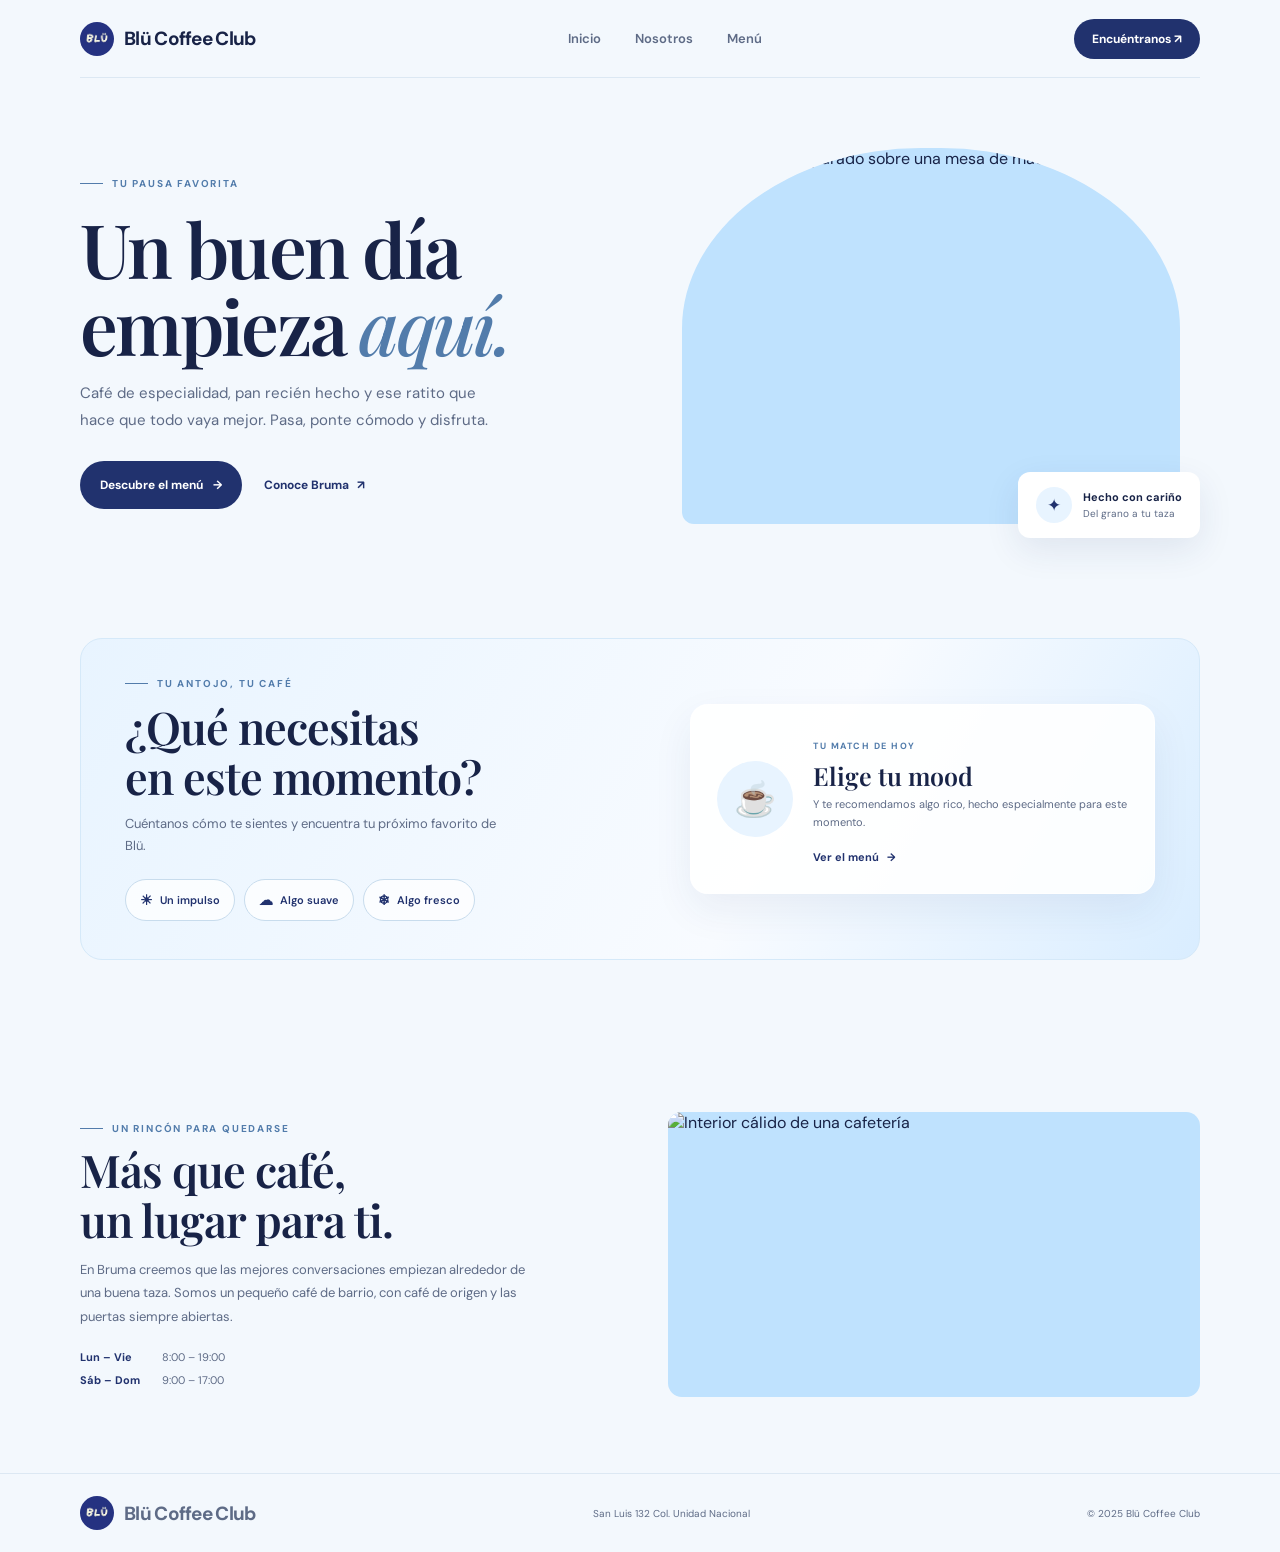
==== index.html @ f7aa40f5 "primer commit" ====
<!DOCTYPE html>
<html lang="es">
<head>
	<meta charset="UTF-8">
	<meta name="viewport" content="width=device-width, initial-scale=1.0">
	<meta name="theme-color" content="#f3f8fd">
	<meta name="description" content="Café Bruma: café de especialidad, pan recién hecho y buenos momentos en el corazón de la ciudad.">
	<title>Blü Coffee Club — Un buen día empieza aquí</title>
	<link rel="icon" type="image/jpeg" href="Blu.jpg">
	<link rel="preconnect" href="https://fonts.googleapis.com">
	<link rel="preconnect" href="https://fonts.gstatic.com" crossorigin>
	<link href="https://fonts.googleapis.com/css2?family=DM+Sans:wght@400;500;600;700&family=Playfair+Display:wght@500;600;700&display=swap" rel="stylesheet">
	<link rel="stylesheet" href="assets/css/styles.css">
</head>
<body>
	<header class="container topbar">
		<a class="brand" href="#inicio" aria-label="Bruma Café, inicio"><img class="brand-mark" src="Blu.jpg" alt="" aria-hidden="true"> Blü Coffee Club</a>
		<nav class="nav-links" aria-label="Navegación principal">
			<a href="#inicio">Inicio</a>
			<a href="#nosotros">Nosotros</a>
			<a href="pages/menu.html">Menú</a>
		</nav>
		<a class="nav-cta" href="#visitanos">Encuéntranos <span aria-hidden="true">↗</span></a>
	</header>

	<main>
		<section class="container hero" id="inicio">
			<div>
				<div class="eyebrow">Tu pausa favorita</div>
				<h1>Un buen día empieza <em>aquí.</em></h1>
				<p class="hero-copy">Café de especialidad, pan recién hecho y ese ratito que hace que todo vaya mejor. Pasa, ponte cómodo y disfruta.</p>
				<div class="hero-actions">
					<a class="button" href="pages/menu.html">Descubre el menú <span aria-hidden="true">→</span></a>
					<a class="text-link" href="#nosotros">Conoce Bruma <span aria-hidden="true">↗</span></a>
				</div>
			</div>
			<div class="hero-visual" aria-label="Una taza de café servida en Bruma">
				<div class="hero-photo"><img src="https://images.unsplash.com/photo-1442512595331-e89e73853f31?auto=format&fit=crop&w=1100&q=85" alt="Café recién preparado sobre una mesa de madera"></div>
				<div class="photo-note"><span class="note-icon" aria-hidden="true">✦</span><span><strong>Hecho con cariño</strong><small>Del grano a tu taza</small></span></div>
			</div>
		</section>

		<section class="coffee-match-section" aria-labelledby="coffee-match-title">
			<div class="container coffee-match">
				<div class="coffee-match-copy">
					<div class="eyebrow">Tu antojo, tu café</div>
					<h2 id="coffee-match-title">¿Qué necesitas<br>en este momento?</h2>
					<p>Cuéntanos cómo te sientes y encuentra tu próximo favorito de Blü.</p>
					<div class="mood-options" role="group" aria-label="Elige cómo te sientes">
						<button class="mood-button" type="button" data-mood="energia" aria-pressed="false"><span aria-hidden="true">☀</span> Un impulso</button>
						<button class="mood-button" type="button" data-mood="calma" aria-pressed="false"><span aria-hidden="true">☁</span> Algo suave</button>
						<button class="mood-button" type="button" data-mood="fresco" aria-pressed="false"><span aria-hidden="true">❄</span> Algo fresco</button>
					</div>
				</div>
				<div class="match-result" id="match-result" aria-live="polite" aria-atomic="true">
					<div class="match-cup" aria-hidden="true">☕</div>
					<div class="match-result-copy">
						<span class="match-label">Tu match de hoy</span>
						<h3 id="match-name">Elige tu mood</h3>
						<p id="match-description">Y te recomendamos algo rico, hecho especialmente para este momento.</p>
						<a class="match-link" href="pages/menu.html">Ver el menú <span aria-hidden="true">→</span></a>
					</div>
				</div>
			</div>
		</section>

		<section class="container visit-section" id="nosotros">
			<div>
				<div class="eyebrow">Un rincón para quedarse</div>
				<h2>Más que café,<br>un lugar para ti.</h2>
				<p class="visit-copy">En Bruma creemos que las mejores conversaciones empiezan alrededor de una buena taza. Somos un pequeño café de barrio, con café de origen y las puertas siempre abiertas.</p>
				<div class="hours"><strong>Lun – Vie</strong><span>8:00 – 19:00</span><strong>Sáb – Dom</strong><span>9:00 – 17:00</span></div>
			</div>
			<div class="visit-image"><img src="https://images.unsplash.com/photo-1445116572660-236099ec97a0?auto=format&fit=crop&w=1000&q=80" alt="Interior cálido de una cafetería" loading="lazy"></div>
		</section>
	</main>

	<footer id="visitanos">
		<div class="container footer-inner"><a class="brand" href="#inicio"><img class="brand-mark" src="Blu.jpg" alt="Logo BLÜ" aria-hidden="true"> Blü Coffee Club</a><p>San Luis 132 Col. Unidad Nacional</p><p>© 2025 Blü Coffee Club</p></div>
	</footer>
	<script src="assets/js/main.js" defer></script>
</body>
</html>
---- assets/css/styles.css ----
:root {
	--cream: #f3f8fd;
	--paper: #ffffff;
	--ink: #182347;
	--muted: #5e6b86;
	--primary: #21326e;
	--sky: #bfe2fe;
	--sky-soft: #e8f4ff;
	--accent: #527cab;
	--line: #dce8f3;
	--serif: 'Playfair Display', Georgia, serif;
	--sans: 'DM Sans', Arial, sans-serif;
}

* { box-sizing: border-box; }
html { scroll-behavior: smooth; }
body { margin: 0; background: var(--cream); color: var(--ink); font-family: var(--sans); -webkit-font-smoothing: antialiased; }
a { color: inherit; text-decoration: none; }
img { display: block; max-width: 100%; }
.container { width: min(1120px, calc(100% - 64px)); margin-inline: auto; }
.topbar { min-height: 78px; display: flex; align-items: center; justify-content: space-between; gap: 30px; border-bottom: 1px solid var(--line); }
.brand { display: inline-flex; align-items: center; gap: 10px; font-size: 19px; font-weight: 700; letter-spacing: -.7px; }
.brand-mark { width: 34px; height: 34px; flex: 0 0 34px; border-radius: 50%; object-fit: cover; }
.nav-links { display: flex; align-items: center; gap: 34px; color: var(--muted); font-size: 13px; font-weight: 600; }
.nav-links a:hover { color: var(--primary); }
.nav-cta { padding: 12px 18px; border-radius: 999px; background: var(--primary); color: white; font-size: 12px; font-weight: 700; transition: background .2s, transform .2s; }
.nav-cta:hover { background: #192653; transform: translateY(-1px); }
.hero { display: grid; grid-template-columns: 1fr .95fr; align-items: center; gap: 56px; padding-block: 70px 82px; }
.eyebrow { display: flex; align-items: center; gap: 9px; color: var(--accent); font-size: 10px; font-weight: 700; letter-spacing: 1.8px; text-transform: uppercase; }
.eyebrow::before { width: 23px; height: 1px; background: currentColor; content: ''; }
h1, h2, h3, p { margin-top: 0; }
h1 { max-width: 520px; margin-block: 20px 17px; font: 600 clamp(48px, 6vw, 75px)/1.02 var(--serif); letter-spacing: -2.7px; }
h1 em { color: var(--accent); font-weight: 500; }
.hero-copy { max-width: 420px; color: var(--muted); font-size: 15px; line-height: 1.8; }
.hero-actions { display: flex; flex-wrap: wrap; align-items: center; gap: 22px; margin-top: 27px; }
.button { display: inline-flex; align-items: center; justify-content: center; gap: 10px; min-height: 48px; padding: 0 20px; border-radius: 999px; background: var(--primary); color: white; font-size: 12px; font-weight: 700; transition: transform .2s, background .2s; }
.button:hover { background: #192653; transform: translateY(-2px); }
.text-link { color: var(--primary); font-size: 12px; font-weight: 700; }
.text-link span { margin-left: 5px; }
.hero-visual { position: relative; min-height: 390px; }
.hero-photo { position: absolute; inset: 0 20px 14px 0; overflow: hidden; border-radius: 48% 48% 12px 12px; background: var(--sky); }
.hero-photo img { width: 100%; height: 100%; object-fit: cover; }
.photo-note { position: absolute; right: 0; bottom: 0; display: flex; align-items: center; gap: 11px; max-width: 225px; padding: 14px 17px; border: 1px solid rgba(255,255,255,.7); border-radius: 12px; background: var(--paper); box-shadow: 0 12px 35px #21326e18; }
.note-icon { width: 36px; height: 36px; display: grid; flex: 0 0 36px; place-items: center; border-radius: 50%; background: var(--sky-soft); color: var(--primary); font-size: 17px; }
.photo-note strong, .photo-note small { display: block; }
.photo-note strong { margin-bottom: 3px; font-size: 11px; }
.photo-note small { color: var(--muted); font-size: 10px; }
.coffee-match-section { padding: 18px 0 76px; }
.coffee-match { display: grid; grid-template-columns: 1.05fr .95fr; align-items: center; gap: 52px; padding: 38px 44px; overflow: hidden; border: 1px solid #d5e9f9; border-radius: 22px; background: linear-gradient(120deg, #e8f4ff 0%, #f8fbff 62%, #d9edff 100%); }
.coffee-match-copy h2 { margin: 12px 0; }
.coffee-match-copy > p { max-width: 380px; margin-bottom: 22px; color: var(--muted); font-size: 13px; line-height: 1.7; }
.mood-options { display: flex; flex-wrap: wrap; gap: 9px; }
.mood-button { display: inline-flex; align-items: center; gap: 7px; min-height: 42px; padding: 0 14px; border: 1px solid #c8dced; border-radius: 999px; background: rgba(255,255,255,.75); color: var(--primary); font: 600 11px var(--sans); cursor: pointer; transition: background .2s, color .2s, transform .2s, border-color .2s; }
.mood-button:hover { transform: translateY(-2px); border-color: var(--primary); }
.mood-button[aria-pressed="true"] { border-color: var(--primary); background: var(--primary); color: white; }
.mood-button span { font-size: 14px; }
.match-result { display: flex; align-items: center; gap: 20px; min-height: 190px; padding: 26px; border: 1px solid rgba(255,255,255,.9); border-radius: 18px; background: rgba(255,255,255,.88); box-shadow: 0 16px 40px #21326e12; }
.match-cup { display: grid; width: 76px; height: 76px; flex: 0 0 76px; place-items: center; border-radius: 50%; background: var(--sky-soft); color: var(--primary); font-size: 34px; }
.match-label { color: var(--accent); font-size: 9px; font-weight: 700; letter-spacing: 1.5px; text-transform: uppercase; }
.match-result h3 { margin: 8px 0 6px; font: 600 25px/1.15 var(--serif); }
.match-result p { margin-bottom: 13px; color: var(--muted); font-size: 11px; line-height: 1.6; }
.match-link { color: var(--primary); font-size: 11px; font-weight: 700; }
.match-link span { margin-left: 5px; }
.match-result.is-updated .match-cup { animation: match-pop .35s ease-out; }
@keyframes match-pop { 50% { transform: scale(1.12) rotate(-8deg); } }
.menu-section { padding: 76px 0 86px; background: var(--paper); }
.section-heading { display: flex; justify-content: space-between; align-items: end; gap: 28px; margin-bottom: 30px; }
h2 { margin: 10px 0 0; font: 600 clamp(32px, 4vw, 45px)/1.1 var(--serif); letter-spacing: -1px; }
.section-intro { max-width: 330px; margin-bottom: 2px; color: var(--muted); font-size: 13px; line-height: 1.7; }
.menu-tabs { display: flex; gap: 8px; overflow-x: auto; padding: 0 0 24px; scrollbar-width: none; }
.menu-tabs::-webkit-scrollbar { display: none; }
.menu-tab { flex: 0 0 auto; padding: 10px 17px; border: 1px solid var(--line); border-radius: 999px; color: var(--muted); font-size: 11px; font-weight: 600; }
.menu-tab.active { border-color: var(--primary); background: var(--primary); color: white; }
.menu-grid { display: grid; grid-template-columns: repeat(3, 1fr); gap: 18px; }
.menu-card { display: flex; flex-direction: column; min-width: 0; overflow: hidden; border: 1px solid var(--line); border-radius: 14px; background: var(--paper); transition: transform .2s, box-shadow .2s; }
.menu-card:hover { transform: translateY(-4px); box-shadow: 0 12px 30px #21326e12; }
.menu-card img { width: 100%; height: 190px; object-fit: cover; background: var(--sky-soft); }
.card-content { padding: 17px 18px 18px; }
.card-top { display: flex; align-items: baseline; justify-content: space-between; gap: 12px; }
.card-top h3 { margin: 0; font: 600 18px var(--serif); }
.price { color: var(--accent); font-size: 13px; font-weight: 700; white-space: nowrap; }
.card-content p { margin: 8px 0 0; color: var(--muted); font-size: 11px; line-height: 1.65; }
.menu-footer { display: flex; justify-content: center; margin-top: 30px; }
.outline-button { min-height: 44px; padding: 0 20px; border: 1px solid var(--primary); border-radius: 999px; color: var(--primary); font-size: 11px; font-weight: 700; transition: background .2s, color .2s; }
.outline-button:hover { background: var(--primary); color: white; }
.visit-section { display: grid; grid-template-columns: 1fr 1fr; gap: 55px; align-items: center; padding-block: 76px; }
.visit-section h2 { margin-bottom: 14px; }
.visit-copy { max-width: 450px; color: var(--muted); font-size: 13px; line-height: 1.8; }
.hours { display: grid; grid-template-columns: auto 1fr; gap: 9px 22px; max-width: 350px; margin-top: 22px; font-size: 11px; }
.hours strong { color: var(--primary); }
.hours span { color: var(--muted); }
.visit-image { height: 285px; overflow: hidden; border-radius: 14px; background: var(--sky); }
.visit-image img { width: 100%; height: 100%; object-fit: cover; }
footer { padding-block: 22px; border-top: 1px solid var(--line); color: var(--muted); font-size: 10px; }
.footer-inner { display: flex; justify-content: space-between; align-items: center; gap: 20px; }
.footer-inner p { margin: 0; }
@media (max-width: 760px) {
	.container { width: min(100% - 40px, 560px); }
	.topbar { min-height: 68px; gap: 12px; }
	.brand { font-size: 17px; }
	.nav-links { gap: 15px; font-size: 11px; }
	.nav-links a:nth-child(2) { display: none; }
	.nav-cta { padding: 10px 13px; font-size: 10px; }
	.hero { grid-template-columns: 1fr; gap: 29px; padding-block: 52px 63px; }
	h1 { max-width: 470px; font-size: clamp(48px, 12vw, 67px); }
	.hero-copy { font-size: 14px; }
	.hero-visual { min-height: 330px; }
	.hero-photo { right: 12px; }
	.coffee-match-section { padding: 0 0 58px; }
	.coffee-match { grid-template-columns: 1fr; gap: 25px; padding: 28px 24px; }
	.menu-section { padding-block: 58px 65px; }
	.section-heading { display: block; margin-bottom: 24px; }
	.section-intro { margin-top: 11px; }
	.menu-grid { grid-template-columns: repeat(2, minmax(0, 1fr)); gap: 12px; }
	.menu-card img { height: 150px; }
	.card-content { padding: 13px 12px 15px; }
	.card-top h3 { font-size: 16px; }
	.price { font-size: 12px; }
	.visit-section { grid-template-columns: 1fr; gap: 27px; padding-block: 58px; }
	.visit-image { height: 245px; }
}
@media (max-width: 420px) {
	.container { width: calc(100% - 32px); }
	.nav-links { gap: 12px; }
	.nav-links a:first-child { display: none; }
	.hero-visual { min-height: 280px; }
	.coffee-match { padding: 24px 18px; }
	.mood-options { gap: 7px; }
	.mood-button { padding-inline: 11px; font-size: 10px; }
	.match-result { gap: 13px; min-height: 160px; padding: 18px 15px; }
	.match-cup { width: 54px; height: 54px; flex-basis: 54px; font-size: 26px; }
	.match-result h3 { font-size: 22px; }
	.menu-grid { grid-template-columns: 1fr; gap: 14px; }
	.menu-card { display: grid; grid-template-columns: 112px 1fr; min-height: 118px; }
	.menu-card img { height: 100%; min-height: 118px; }
	.card-content { display: flex; flex-direction: column; justify-content: center; padding: 13px; }
	.card-top { align-items: flex-start; flex-direction: column; gap: 3px; }
	.card-content p { margin-top: 6px; }
	.footer-inner { align-items: flex-start; flex-direction: column; gap: 7px; }
}
@media (prefers-reduced-motion: reduce) {
	*, *::before, *::after { scroll-behavior: auto !important; transition-duration: .01ms !important; }
}
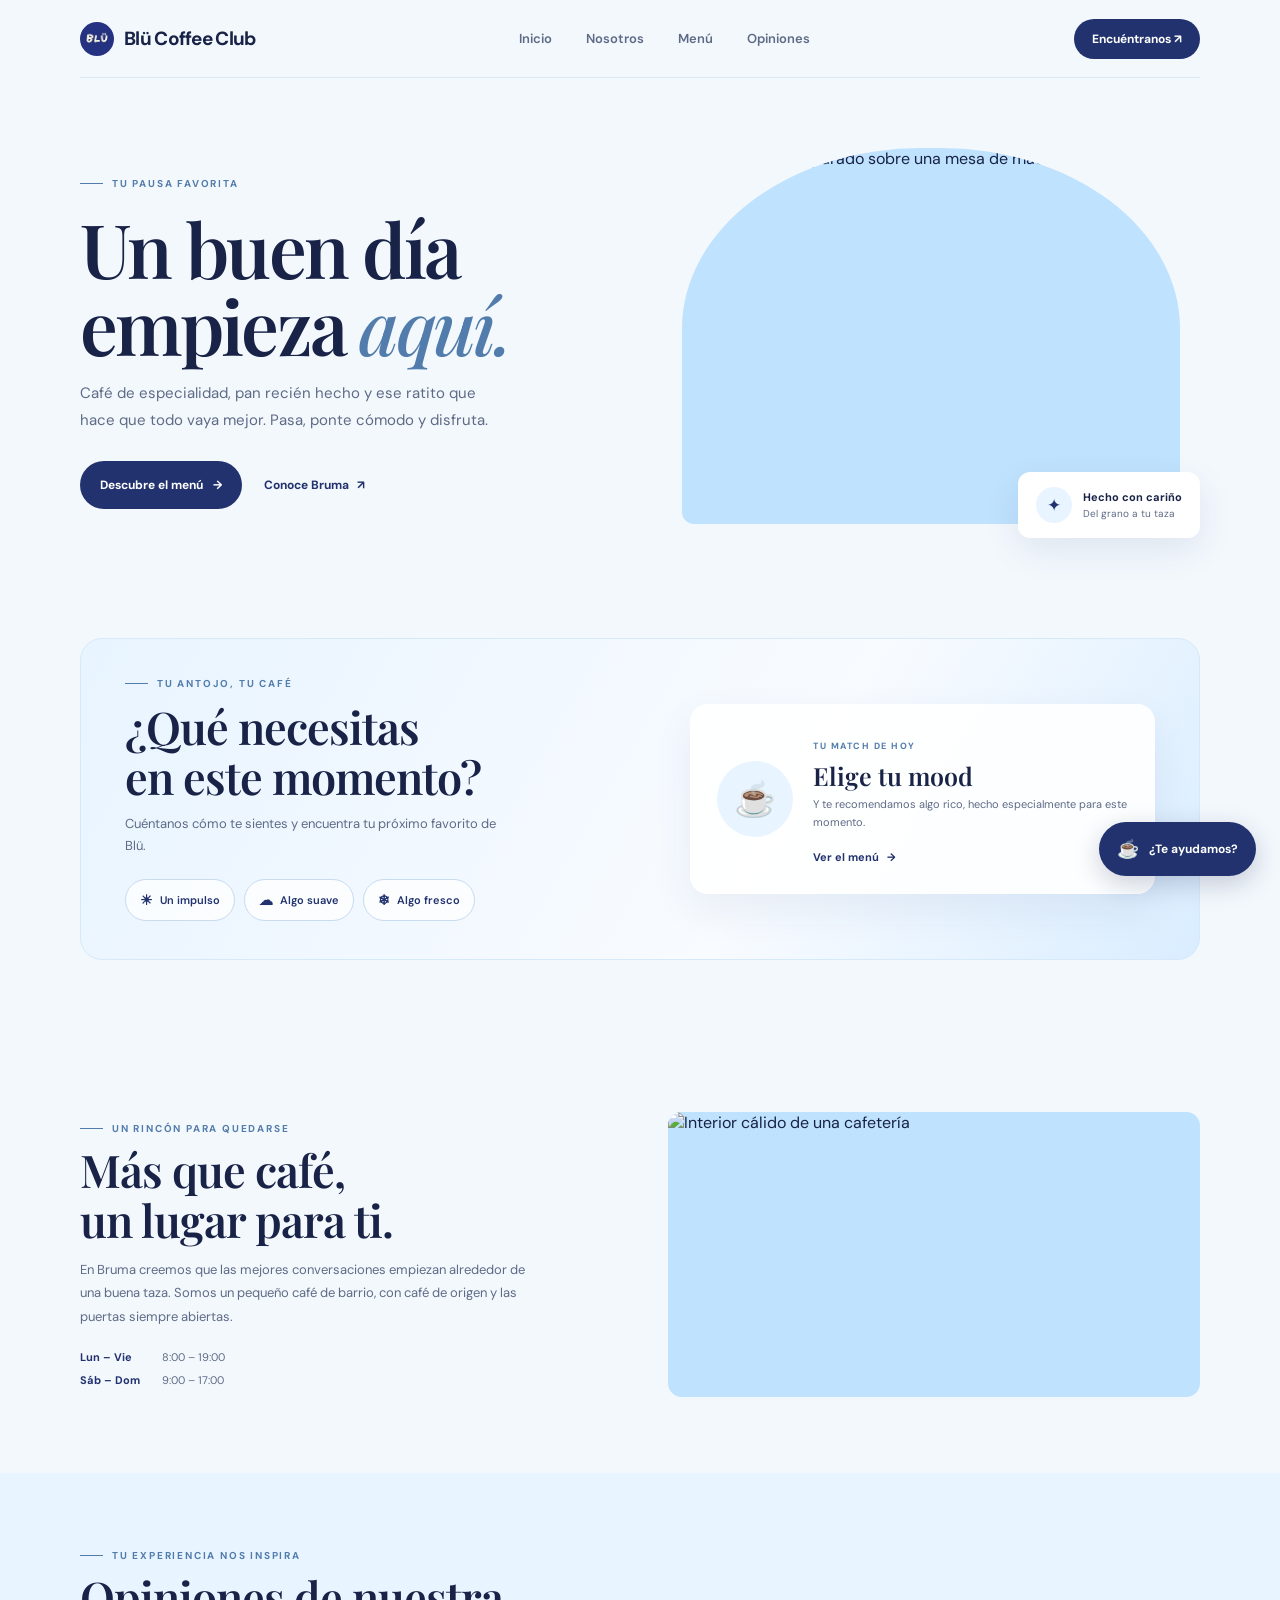
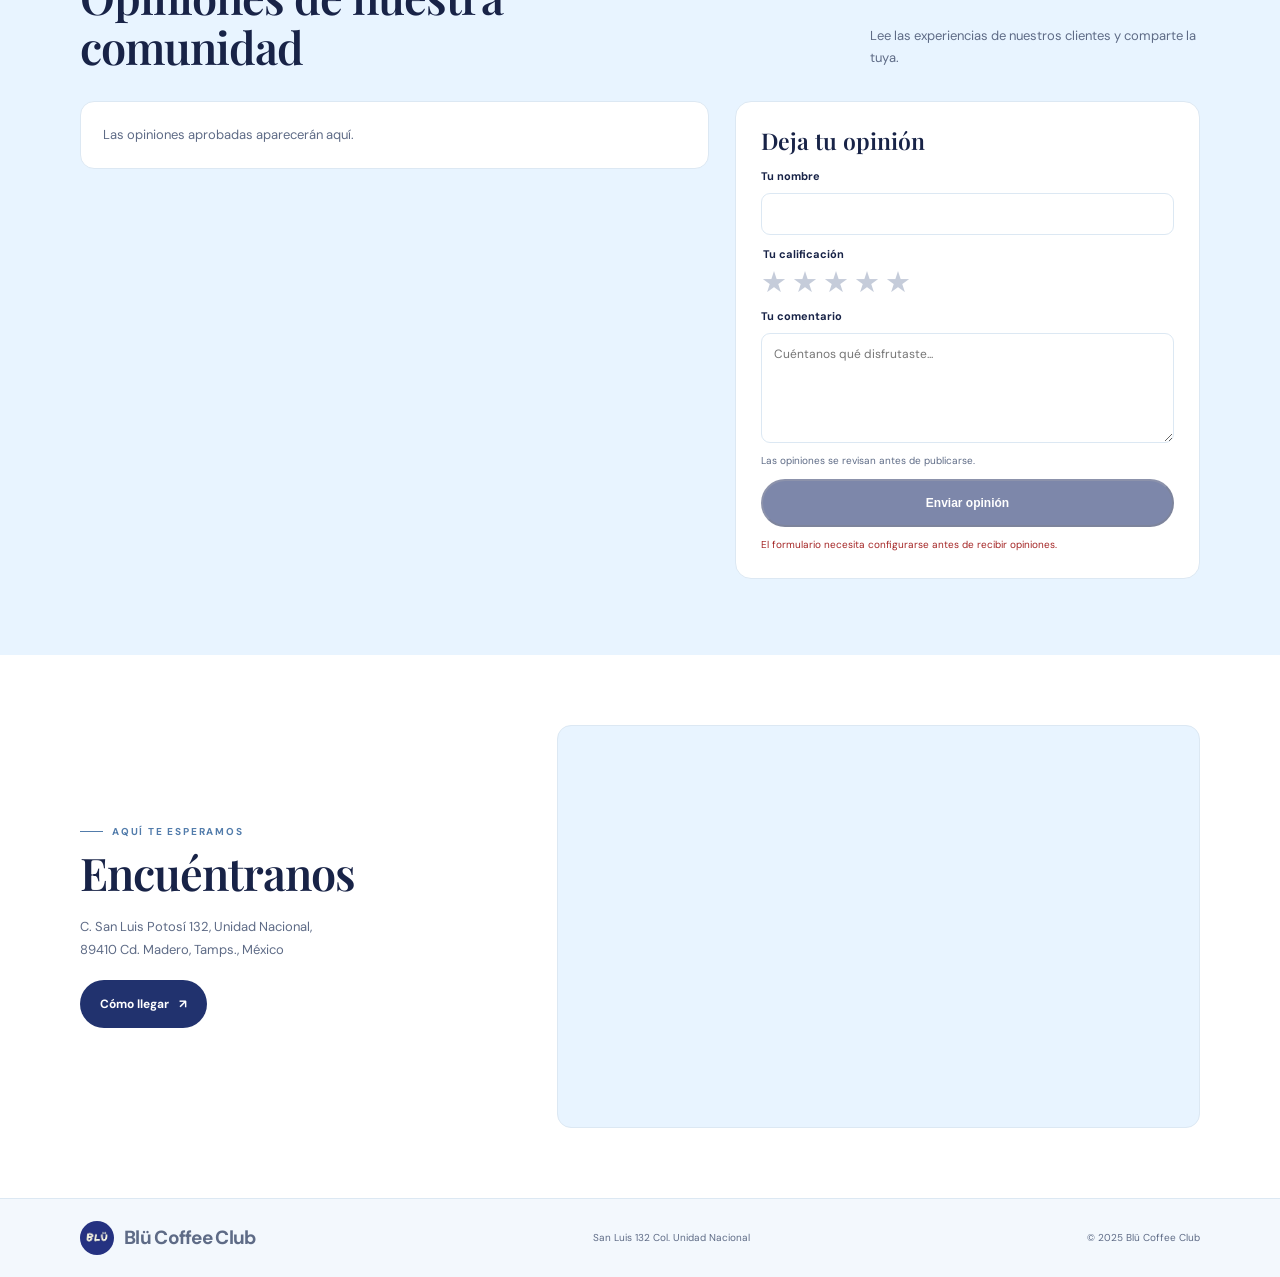
==== commit 897c2d31: "Menú actualizado" ====
--- a/index.html
+++ b/index.html
@@ -5,6 +5,8 @@
 	<meta name="viewport" content="width=device-width, initial-scale=1.0">
 	<meta name="theme-color" content="#f3f8fd">
 	<meta name="description" content="Café Bruma: café de especialidad, pan recién hecho y buenos momentos en el corazón de la ciudad.">
+	<meta name="supabase-url" content="">
+	<meta name="supabase-anon-key" content="">
 	<title>Blü Coffee Club — Un buen día empieza aquí</title>
 	<link rel="icon" type="image/jpeg" href="Blu.jpg">
 	<link rel="preconnect" href="https://fonts.googleapis.com">
@@ -15,11 +17,16 @@
 <body>
 	<header class="container topbar">
 		<a class="brand" href="#inicio" aria-label="Bruma Café, inicio"><img class="brand-mark" src="Blu.jpg" alt="" aria-hidden="true"> Blü Coffee Club</a>
-		<nav class="nav-links" aria-label="Navegación principal">
+		<nav class="nav-links" id="primary-navigation" aria-label="Navegación principal">
 			<a href="#inicio">Inicio</a>
 			<a href="#nosotros">Nosotros</a>
 			<a href="pages/menu.html">Menú</a>
+			<a href="#opiniones">Opiniones</a>
+			<a class="mobile-nav-cta" href="#visitanos">Encuéntranos <span aria-hidden="true">↗</span></a>
 		</nav>
+		<button class="nav-toggle" type="button" aria-controls="primary-navigation" aria-expanded="false" aria-label="Abrir menú de navegación">
+			<span class="nav-toggle-icon" aria-hidden="true">☰</span>
+		</button>
 		<a class="nav-cta" href="#visitanos">Encuéntranos <span aria-hidden="true">↗</span></a>
 	</header>
 
@@ -73,11 +80,103 @@
 			</div>
 			<div class="visit-image"><img src="https://images.unsplash.com/photo-1445116572660-236099ec97a0?auto=format&fit=crop&w=1000&q=80" alt="Interior cálido de una cafetería" loading="lazy"></div>
 		</section>
+
+		<section class="reviews-section" id="opiniones" aria-labelledby="reviews-title" data-reviews>
+			<div class="container">
+				<div class="section-heading reviews-heading">
+					<div>
+						<div class="eyebrow">Tu experiencia nos inspira</div>
+						<h2 id="reviews-title">Opiniones de nuestra comunidad</h2>
+					</div>
+					<p class="section-intro">Lee las experiencias de nuestros clientes y comparte la tuya.</p>
+				</div>
+				<div class="reviews-layout">
+					<div class="reviews-list" id="reviews-list" aria-live="polite" aria-busy="true">
+						<p class="reviews-empty">Cargando opiniones aprobadas...</p>
+					</div>
+					<form class="review-form" id="review-form">
+						<h3>Deja tu opinión</h3>
+						<label for="review-name">Tu nombre</label>
+						<input id="review-name" name="name" type="text" minlength="2" maxlength="60" autocomplete="name" required>
+
+						<fieldset class="review-rating">
+							<legend>Tu calificación</legend>
+							<div class="review-rating-options">
+								<input class="visually-hidden" id="review-rating-1" name="rating" type="radio" value="1" required>
+								<label for="review-rating-1" data-rating="1"><span aria-hidden="true">★</span><span class="visually-hidden">1 estrella</span></label>
+								<input class="visually-hidden" id="review-rating-2" name="rating" type="radio" value="2">
+								<label for="review-rating-2" data-rating="2"><span aria-hidden="true">★</span><span class="visually-hidden">2 estrellas</span></label>
+								<input class="visually-hidden" id="review-rating-3" name="rating" type="radio" value="3">
+								<label for="review-rating-3" data-rating="3"><span aria-hidden="true">★</span><span class="visually-hidden">3 estrellas</span></label>
+								<input class="visually-hidden" id="review-rating-4" name="rating" type="radio" value="4">
+								<label for="review-rating-4" data-rating="4"><span aria-hidden="true">★</span><span class="visually-hidden">4 estrellas</span></label>
+								<input class="visually-hidden" id="review-rating-5" name="rating" type="radio" value="5">
+								<label for="review-rating-5" data-rating="5"><span aria-hidden="true">★</span><span class="visually-hidden">5 estrellas</span></label>
+							</div>
+						</fieldset>
+
+						<label for="review-comment">Tu comentario</label>
+						<textarea id="review-comment" name="comment" rows="4" minlength="10" maxlength="500" placeholder="Cuéntanos qué disfrutaste..." required></textarea>
+						<div class="review-honeypot" aria-hidden="true">
+							<label for="review-website">Sitio web</label>
+							<input id="review-website" name="website" type="text" tabindex="-1" autocomplete="off">
+						</div>
+						<p class="review-form-note">Las opiniones se revisan antes de publicarse.</p>
+						<button class="button" type="submit" disabled>Enviar opinión</button>
+						<p class="review-status" id="review-status" role="status" aria-live="polite">Configura el servicio de reseñas para habilitar los envíos.</p>
+					</form>
+				</div>
+			</div>
+		</section>
+
+		<section class="location-section" id="visitanos" aria-labelledby="location-title">
+			<div class="container location-content">
+				<div class="location-details">
+					<div class="eyebrow">Aquí te esperamos</div>
+					<h2 id="location-title">Encuéntranos</h2>
+					<p class="location-address">C. San Luis Potosí 132, Unidad Nacional,<br>89410 Cd. Madero, Tamps., México</p>
+					<a class="button" href="https://www.google.com/maps/dir/?api=1&amp;destination=C.%20San%20Luis%20Potos%C3%AD%20132%2C%20Unidad%20Nacional%2C%2089410%20Cd.%20Madero%2C%20Tamps.%2C%20M%C3%A9xico" target="_blank" rel="noopener noreferrer">Cómo llegar <span aria-hidden="true">↗</span></a>
+				</div>
+				<div class="location-map">
+					<iframe
+						title="Mapa de Google con la ubicación de Blü Coffee Club en Ciudad Madero"
+						src="https://maps.google.com/maps?q=22.271717%2C-97.847779&amp;z=16&amp;output=embed"
+						loading="lazy"
+						referrerpolicy="no-referrer-when-downgrade"
+						allowfullscreen>
+					</iframe>
+				</div>
+			</div>
+		</section>
 	</main>
 
-	<footer id="visitanos">
+	<footer>
 		<div class="container footer-inner"><a class="brand" href="#inicio"><img class="brand-mark" src="Blu.jpg" alt="Logo BLÜ" aria-hidden="true"> Blü Coffee Club</a><p>San Luis 132 Col. Unidad Nacional</p><p>© 2025 Blü Coffee Club</p></div>
 	</footer>
+	<aside class="chatbot" data-chatbot>
+		<section class="chatbot-panel" id="chatbot-panel" aria-labelledby="chatbot-title" hidden>
+			<header class="chatbot-header">
+				<div><span class="chatbot-status" aria-hidden="true"></span><h2 id="chatbot-title">Asistente Blü</h2><p>Estamos aquí para ayudarte</p></div>
+				<button class="chatbot-close" type="button" aria-label="Cerrar chat">×</button>
+			</header>
+			<div class="chatbot-messages" role="log" aria-live="polite" aria-relevant="additions">
+				<p class="chatbot-message chatbot-message--bot">¡Hola! Puedo ayudarte con horarios, menú y ubicación. ¿Qué te gustaría saber?</p>
+			</div>
+			<nav class="chatbot-quick-questions" aria-label="Preguntas frecuentes">
+				<button type="button" data-chat-topic="horarios">Horarios</button>
+				<button type="button" data-chat-topic="menu">Menú</button>
+				<button type="button" data-chat-topic="ubicacion">Ubicación</button>
+			</nav>
+			<form class="chatbot-form" aria-label="Envía una pregunta al asistente">
+				<label class="visually-hidden" for="chatbot-input">Escribe tu pregunta</label>
+				<input id="chatbot-input" name="question" type="text" maxlength="240" placeholder="Escribe tu pregunta..." autocomplete="off" required>
+				<button type="submit" aria-label="Enviar pregunta"><span aria-hidden="true">➤</span></button>
+			</form>
+		</section>
+		<button class="chatbot-toggle" type="button" aria-controls="chatbot-panel" aria-expanded="false" aria-label="Abrir asistente">
+			<span class="chatbot-toggle-icon" aria-hidden="true">☕</span><span>¿Te ayudamos?</span>
+		</button>
+	</aside>
 	<script src="assets/js/main.js" defer></script>
 </body>
 </html>
--- a/assets/css/styles.css
+++ b/assets/css/styles.css
@@ -15,6 +15,7 @@
 * { box-sizing: border-box; }
 html { scroll-behavior: smooth; }
 body { margin: 0; background: var(--cream); color: var(--ink); font-family: var(--sans); -webkit-font-smoothing: antialiased; }
+.menu-page { --primary: #1a2a8a; }
 a { color: inherit; text-decoration: none; }
 img { display: block; max-width: 100%; }
 .container { width: min(1120px, calc(100% - 64px)); margin-inline: auto; }
@@ -23,6 +24,7 @@
 .brand-mark { width: 34px; height: 34px; flex: 0 0 34px; border-radius: 50%; object-fit: cover; }
 .nav-links { display: flex; align-items: center; gap: 34px; color: var(--muted); font-size: 13px; font-weight: 600; }
 .nav-links a:hover { color: var(--primary); }
+.mobile-nav-cta, .nav-toggle { display: none; }
 .nav-cta { padding: 12px 18px; border-radius: 999px; background: var(--primary); color: white; font-size: 12px; font-weight: 700; transition: background .2s, transform .2s; }
 .nav-cta:hover { background: #192653; transform: translateY(-1px); }
 .hero { display: grid; grid-template-columns: 1fr .95fr; align-items: center; gap: 56px; padding-block: 70px 82px; }
@@ -63,23 +65,27 @@
 .match-link span { margin-left: 5px; }
 .match-result.is-updated .match-cup { animation: match-pop .35s ease-out; }
 @keyframes match-pop { 50% { transform: scale(1.12) rotate(-8deg); } }
-.menu-section { padding: 76px 0 86px; background: var(--paper); }
+.menu-section { padding: 76px 0 86px; background: #fff; }
 .section-heading { display: flex; justify-content: space-between; align-items: end; gap: 28px; margin-bottom: 30px; }
+.menu-heading { justify-content: flex-start; margin-bottom: 22px; }
+.menu-heading h1 { max-width: none; margin: 0; font-size: clamp(38px, 5vw, 54px); }
 h2 { margin: 10px 0 0; font: 600 clamp(32px, 4vw, 45px)/1.1 var(--serif); letter-spacing: -1px; }
 .section-intro { max-width: 330px; margin-bottom: 2px; color: var(--muted); font-size: 13px; line-height: 1.7; }
-.menu-tabs { display: flex; gap: 8px; overflow-x: auto; padding: 0 0 24px; scrollbar-width: none; }
+.menu-tabs { display: flex; gap: 8px; overflow-x: auto; margin-bottom: 6px; padding: 0 0 18px; scrollbar-width: none; }
 .menu-tabs::-webkit-scrollbar { display: none; }
-.menu-tab { flex: 0 0 auto; padding: 10px 17px; border: 1px solid var(--line); border-radius: 999px; color: var(--muted); font-size: 11px; font-weight: 600; }
+.menu-tab { flex: 0 0 auto; min-height: 40px; padding: 0 15px; border: 1px solid var(--line); border-radius: 999px; background: white; color: var(--muted); font: 600 10px/1.2 var(--sans); white-space: nowrap; cursor: pointer; transition: background .2s, color .2s, border-color .2s; }
+.menu-tab:hover:not(.active) { border-color: var(--primary); color: var(--primary); }
 .menu-tab.active { border-color: var(--primary); background: var(--primary); color: white; }
-.menu-grid { display: grid; grid-template-columns: repeat(3, 1fr); gap: 18px; }
-.menu-card { display: flex; flex-direction: column; min-width: 0; overflow: hidden; border: 1px solid var(--line); border-radius: 14px; background: var(--paper); transition: transform .2s, box-shadow .2s; }
-.menu-card:hover { transform: translateY(-4px); box-shadow: 0 12px 30px #21326e12; }
-.menu-card img { width: 100%; height: 190px; object-fit: cover; background: var(--sky-soft); }
-.card-content { padding: 17px 18px 18px; }
-.card-top { display: flex; align-items: baseline; justify-content: space-between; gap: 12px; }
-.card-top h3 { margin: 0; font: 600 18px var(--serif); }
-.price { color: var(--accent); font-size: 13px; font-weight: 700; white-space: nowrap; }
-.card-content p { margin: 8px 0 0; color: var(--muted); font-size: 11px; line-height: 1.65; }
+.menu-tab:focus-visible { outline: 3px solid #9bb5ff; outline-offset: 2px; }
+.menu-grid { display: grid; grid-template-columns: repeat(2, minmax(0, 1fr)); gap: 18px; }
+.menu-category { min-width: 0; padding: 22px 24px; border: 1px solid var(--line); border-radius: 14px; background: white; }
+.menu-category[hidden] { display: none; }
+.menu-category h2 { margin: 0 0 15px; color: var(--primary); font: 700 13px/1.4 var(--sans); letter-spacing: 1.1px; }
+.menu-item-list { display: grid; gap: 10px; margin: 0; padding: 0; list-style: none; }
+.menu-item { display: flex; min-width: 0; align-items: baseline; gap: 8px; color: var(--ink); font-size: 12px; line-height: 1.45; }
+.menu-item-name { min-width: 0; }
+.menu-item-leader { flex: 1 1 auto; min-width: 10px; border-bottom: 1px dotted #8f99b3; transform: translateY(-3px); }
+.menu-item-price { flex: 0 0 auto; color: var(--primary); font-weight: 700; font-variant-numeric: tabular-nums; white-space: nowrap; }
 .menu-footer { display: flex; justify-content: center; margin-top: 30px; }
 .outline-button { min-height: 44px; padding: 0 20px; border: 1px solid var(--primary); border-radius: 999px; color: var(--primary); font-size: 11px; font-weight: 700; transition: background .2s, color .2s; }
 .outline-button:hover { background: var(--primary); color: white; }
@@ -91,16 +97,87 @@
 .hours span { color: var(--muted); }
 .visit-image { height: 285px; overflow: hidden; border-radius: 14px; background: var(--sky); }
 .visit-image img { width: 100%; height: 100%; object-fit: cover; }
+.reviews-section { padding-block: 76px; background: var(--sky-soft); }
+.reviews-heading { align-items: end; margin-bottom: 30px; }
+.reviews-heading h2 { max-width: 520px; }
+.reviews-layout { display: grid; grid-template-columns: minmax(0, 1.15fr) minmax(320px, .85fr); align-items: start; gap: 26px; }
+.reviews-list { display: grid; min-width: 0; align-content: start; gap: 14px; }
+.reviews-empty, .review-card { margin: 0; padding: 22px; border: 1px solid var(--line); border-radius: 14px; background: white; }
+.reviews-empty { color: var(--muted); font-size: 13px; line-height: 1.7; }
+.review-card { min-width: 0; }
+.review-card-heading { display: flex; align-items: center; justify-content: space-between; gap: 14px; margin-bottom: 10px; }
+.review-card-name { margin: 0; color: var(--primary); font-size: 13px; font-weight: 700; }
+.review-card-stars { flex: 0 0 auto; color: #b27b12; font-size: 14px; letter-spacing: 1px; white-space: nowrap; }
+.review-card-comment { margin: 0 0 12px; color: var(--ink); font-size: 12px; line-height: 1.75; overflow-wrap: anywhere; }
+.review-card time { color: var(--muted); font-size: 10px; }
+.review-form { display: grid; gap: 10px; min-width: 0; padding: 25px; border: 1px solid var(--line); border-radius: 16px; background: white; }
+.review-form h3 { margin: 0 0 4px; font: 600 23px/1.2 var(--serif); }
+.review-form > label, .review-rating legend { color: var(--ink); font-size: 11px; font-weight: 700; }
+.review-form input[type="text"], .review-form textarea { width: 100%; min-width: 0; padding: 11px 12px; border: 1px solid var(--line); border-radius: 9px; background: white; color: var(--ink); font: 12px/1.5 var(--sans); }
+.review-form textarea { min-height: 110px; resize: vertical; }
+.review-form input[type="text"]:focus, .review-form textarea:focus { border-color: var(--accent); outline: 3px solid #527cab20; }
+.review-rating { min-width: 0; margin: 2px 0; padding: 0; border: 0; }
+.review-rating legend { margin-bottom: 7px; }
+.review-rating-options { display: flex; align-items: center; gap: 5px; }
+.review-rating-options label { color: #c5ccda; font-size: 29px; line-height: 1; cursor: pointer; transition: color .15s, transform .15s; }
+.review-rating-options label.is-selected { color: #d29a25; }
+.review-rating-options label:hover { transform: scale(1.12); }
+.review-rating-options input:focus-visible + label { border-radius: 3px; outline: 3px solid #527cab70; outline-offset: 3px; }
+.review-form-note, .review-status { margin: 0; color: var(--muted); font-size: 10px; line-height: 1.6; }
+.review-status[data-state="error"] { color: #a42525; }
+.review-form button:disabled { opacity: .58; cursor: not-allowed; }
+.review-honeypot { position: absolute; left: -10000px; width: 1px; height: 1px; overflow: hidden; }
+.location-section { padding-block: 70px; background: var(--paper); }
+.location-content { display: grid; grid-template-columns: minmax(0, .8fr) minmax(0, 1.2fr); align-items: center; gap: 48px; }
+.location-details h2 { margin-bottom: 18px; }
+.location-address { margin-bottom: 18px; color: var(--muted); font-size: 13px; line-height: 1.8; }
+.location-coordinates { margin-bottom: 24px; color: var(--muted); font-size: 11px; line-height: 1.8; }
+.location-coordinates strong { color: var(--primary); }
+.location-map { min-width: 0; overflow: hidden; border: 1px solid var(--line); border-radius: 14px; background: var(--sky-soft); }
+.location-map iframe { display: block; width: 100%; min-height: 320px; aspect-ratio: 16 / 10; border: 0; }
+.visually-hidden { position: absolute; width: 1px; height: 1px; padding: 0; overflow: hidden; clip: rect(0, 0, 0, 0); white-space: nowrap; border: 0; }
+.chatbot { position: fixed; right: 24px; bottom: 24px; z-index: 20; font-family: var(--sans); }
+.chatbot-panel { position: absolute; right: 0; bottom: calc(100% + 14px); display: flex; width: min(380px, calc(100vw - 32px)); max-height: min(620px, calc(100vh - 100px)); max-height: min(620px, calc(100dvh - 100px)); flex-direction: column; overflow: hidden; border: 1px solid var(--line); border-radius: 18px; background: var(--paper); box-shadow: 0 18px 55px #18234730; }
+.chatbot-panel[hidden] { display: none; }
+.chatbot-header { display: flex; align-items: flex-start; justify-content: space-between; gap: 16px; padding: 18px 20px; background: var(--primary); color: white; }
+.chatbot-header h2 { margin: 0 0 3px; font: 600 18px var(--serif); letter-spacing: 0; }
+.chatbot-header p { margin: 0; color: #e5edff; font-size: 11px; }
+.chatbot-status { display: inline-block; width: 8px; height: 8px; margin-right: 7px; border-radius: 50%; background: #9de0c0; }
+.chatbot-close { display: grid; width: 32px; height: 32px; flex: 0 0 32px; place-items: center; border: 0; border-radius: 50%; background: rgba(255,255,255,.14); color: white; font: 24px/1 var(--sans); cursor: pointer; }
+.chatbot-messages { display: flex; min-height: 130px; flex-direction: column; gap: 10px; overflow-y: auto; padding: 18px; background: #f7faff; }
+.chatbot-message { max-width: 90%; margin: 0; padding: 11px 13px; border-radius: 14px; font-size: 12px; line-height: 1.65; overflow-wrap: anywhere; }
+.chatbot-message--bot { align-self: flex-start; border: 1px solid var(--line); border-bottom-left-radius: 4px; background: white; color: var(--ink); }
+.chatbot-message--user { align-self: flex-end; border-bottom-right-radius: 4px; background: var(--primary); color: white; }
+.chatbot-message-link { align-self: flex-start; margin: -4px 0 2px 6px; color: var(--primary); font-size: 11px; font-weight: 700; text-decoration: underline; text-underline-offset: 3px; }
+.chatbot-quick-questions { display: flex; flex-wrap: wrap; gap: 7px; padding: 0 18px 14px; background: #f7faff; }
+.chatbot-quick-questions button { min-height: 34px; padding: 0 12px; border: 1px solid #c8dced; border-radius: 999px; background: white; color: var(--primary); font: 600 10px var(--sans); cursor: pointer; }
+.chatbot-quick-questions button:hover { border-color: var(--primary); background: var(--sky-soft); }
+.chatbot-form { display: flex; gap: 8px; padding: 12px; border-top: 1px solid var(--line); background: white; }
+.chatbot-form input { width: 100%; min-width: 0; min-height: 42px; padding: 0 13px; border: 1px solid var(--line); border-radius: 999px; color: var(--ink); font: 12px var(--sans); outline: none; }
+.chatbot-form input:focus { border-color: var(--accent); box-shadow: 0 0 0 3px #527cab20; }
+.chatbot-form > button { display: grid; width: 42px; height: 42px; flex: 0 0 42px; place-items: center; border: 0; border-radius: 50%; background: var(--primary); color: white; cursor: pointer; }
+.chatbot-form > button:hover { background: #192653; }
+.chatbot-toggle { display: flex; min-height: 54px; align-items: center; gap: 10px; padding: 0 18px; border: 0; border-radius: 999px; background: var(--primary); box-shadow: 0 8px 26px #18234735; color: white; font: 700 12px var(--sans); cursor: pointer; transition: transform .2s, background .2s; }
+.chatbot-toggle:hover { transform: translateY(-2px); background: #192653; }
+.chatbot-toggle-icon { font-size: 18px; }
+.chatbot button:focus-visible, .chatbot a:focus-visible { outline: 3px solid #7ab7eb; outline-offset: 3px; }
 footer { padding-block: 22px; border-top: 1px solid var(--line); color: var(--muted); font-size: 10px; }
 .footer-inner { display: flex; justify-content: space-between; align-items: center; gap: 20px; }
 .footer-inner p { margin: 0; }
 @media (max-width: 760px) {
 	.container { width: min(100% - 40px, 560px); }
-	.topbar { min-height: 68px; gap: 12px; }
+	.topbar { display: grid; min-height: 68px; grid-template-areas: "brand toggle" "nav nav"; grid-template-columns: minmax(0, 1fr) 44px; align-items: center; gap: 12px; padding-block: 12px; }
 	.brand { font-size: 17px; }
-	.nav-links { gap: 15px; font-size: 11px; }
-	.nav-links a:nth-child(2) { display: none; }
-	.nav-cta { padding: 10px 13px; font-size: 10px; }
+	.topbar > .brand { grid-area: brand; min-width: 0; }
+	.nav-toggle { display: grid; width: 44px; height: 44px; grid-area: toggle; place-items: center; border: 1px solid var(--line); border-radius: 12px; background: white; color: var(--primary); font: 22px/1 var(--sans); cursor: pointer; }
+	.nav-toggle:focus-visible { outline: 3px solid #7ab7eb; outline-offset: 3px; }
+	.topbar > .nav-cta { display: none; }
+	.nav-links { display: none; grid-area: nav; align-items: stretch; gap: 2px; padding: 7px; border: 1px solid var(--line); border-radius: 14px; background: white; box-shadow: 0 12px 28px #18234712; font-size: 13px; }
+	.nav-links.is-open { display: flex; flex-direction: column; }
+	.nav-links a { padding: 12px 13px; border-radius: 8px; color: var(--ink); }
+	.nav-links a:hover { background: var(--sky-soft); color: var(--primary); }
+	.nav-links .mobile-nav-cta { display: block; margin-top: 4px; background: var(--primary); color: white; text-align: center; font-weight: 700; }
+	.nav-links .mobile-nav-cta:hover { background: #192653; }
 	.hero { grid-template-columns: 1fr; gap: 29px; padding-block: 52px 63px; }
 	h1 { max-width: 470px; font-size: clamp(48px, 12vw, 67px); }
 	.hero-copy { font-size: 14px; }
@@ -111,18 +188,24 @@
 	.menu-section { padding-block: 58px 65px; }
 	.section-heading { display: block; margin-bottom: 24px; }
 	.section-intro { margin-top: 11px; }
-	.menu-grid { grid-template-columns: repeat(2, minmax(0, 1fr)); gap: 12px; }
-	.menu-card img { height: 150px; }
-	.card-content { padding: 13px 12px 15px; }
-	.card-top h3 { font-size: 16px; }
-	.price { font-size: 12px; }
+	.menu-tabs { display: grid; grid-template-columns: repeat(2, minmax(0, 1fr)); gap: 8px; overflow: visible; padding-bottom: 18px; }
+	.menu-tab { width: 100%; min-width: 0; min-height: 42px; padding-inline: 8px; white-space: normal; text-align: center; }
+	.menu-grid { grid-template-columns: 1fr; gap: 14px; }
+	.menu-category { padding: 20px; }
 	.visit-section { grid-template-columns: 1fr; gap: 27px; padding-block: 58px; }
 	.visit-image { height: 245px; }
+	.reviews-section { padding-block: 58px; }
+	.reviews-heading { margin-bottom: 24px; }
+	.reviews-heading .section-intro { margin-top: 11px; }
+	.reviews-layout { grid-template-columns: 1fr; gap: 18px; }
+	.location-section { padding-block: 58px; }
+	.location-content { grid-template-columns: 1fr; gap: 28px; }
+	.location-map iframe { min-height: 280px; }
+	.chatbot { right: 14px; bottom: 14px; }
+	.chatbot-panel { width: min(380px, calc(100vw - 28px)); max-height: min(620px, calc(100vh - 86px)); max-height: min(620px, calc(100dvh - 86px)); }
 }
 @media (max-width: 420px) {
 	.container { width: calc(100% - 32px); }
-	.nav-links { gap: 12px; }
-	.nav-links a:first-child { display: none; }
 	.hero-visual { min-height: 280px; }
 	.coffee-match { padding: 24px 18px; }
 	.mood-options { gap: 7px; }
@@ -131,11 +214,6 @@
 	.match-cup { width: 54px; height: 54px; flex-basis: 54px; font-size: 26px; }
 	.match-result h3 { font-size: 22px; }
 	.menu-grid { grid-template-columns: 1fr; gap: 14px; }
-	.menu-card { display: grid; grid-template-columns: 112px 1fr; min-height: 118px; }
-	.menu-card img { height: 100%; min-height: 118px; }
-	.card-content { display: flex; flex-direction: column; justify-content: center; padding: 13px; }
-	.card-top { align-items: flex-start; flex-direction: column; gap: 3px; }
-	.card-content p { margin-top: 6px; }
 	.footer-inner { align-items: flex-start; flex-direction: column; gap: 7px; }
 }
 @media (prefers-reduced-motion: reduce) {
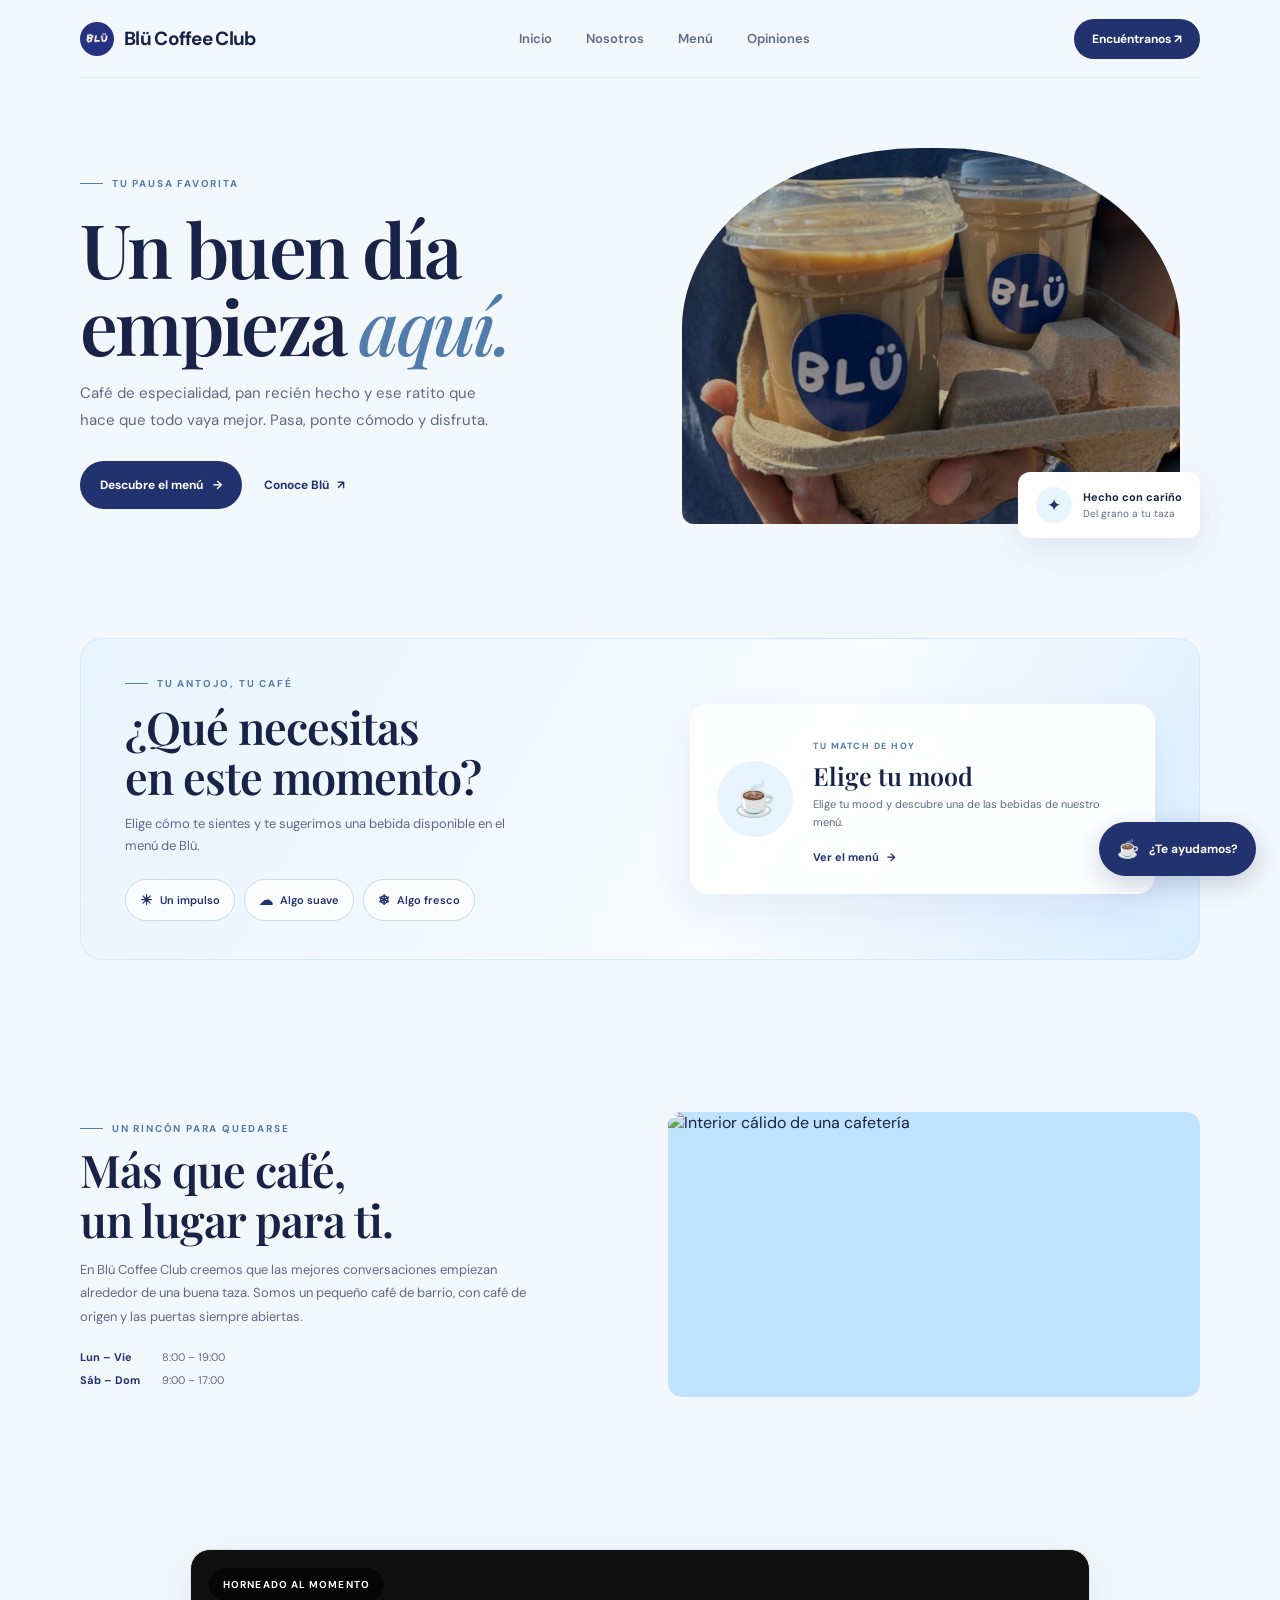
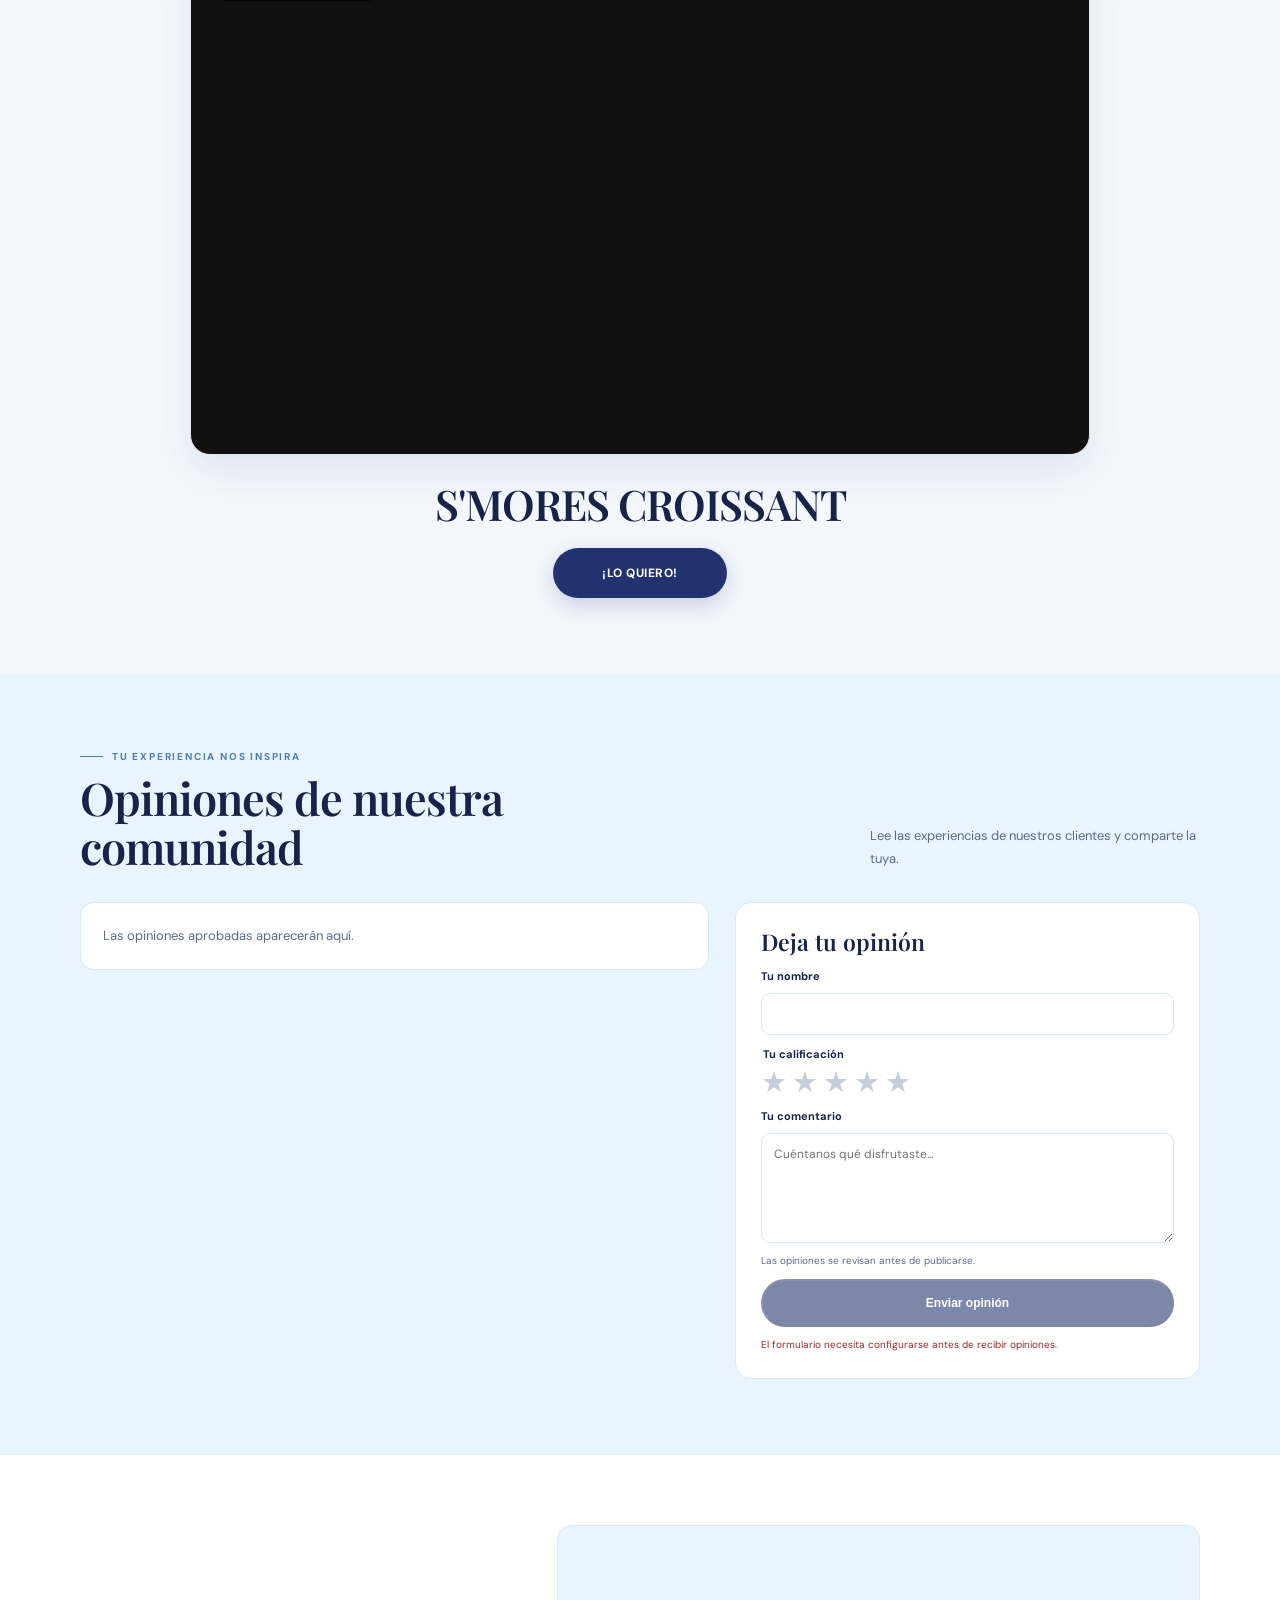
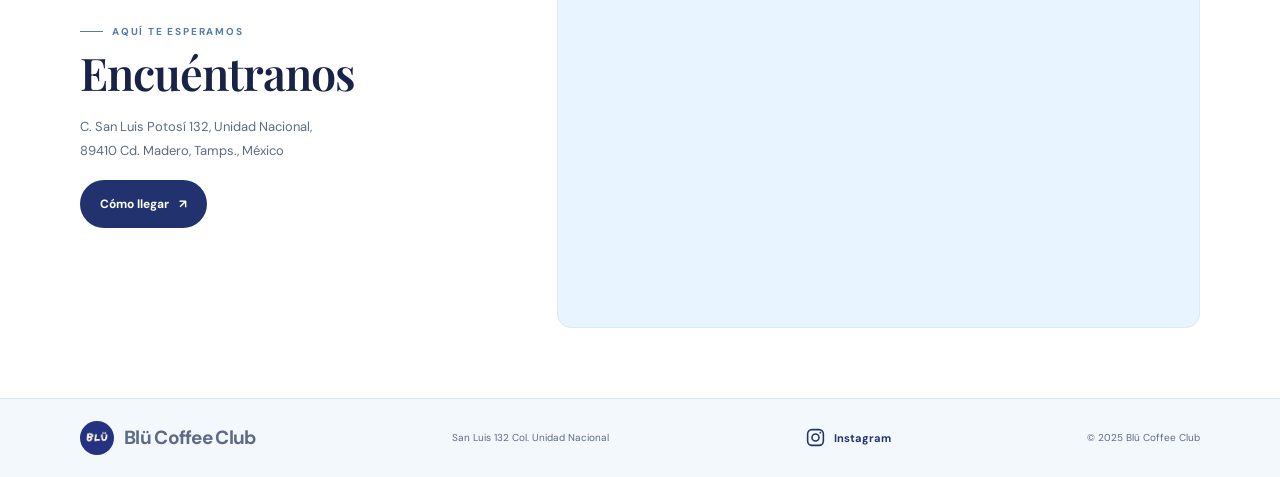
==== commit 70b2be73: "Actualizaciones en la cafetería" ====
--- a/index.html
+++ b/index.html
@@ -4,7 +4,7 @@
 	<meta charset="UTF-8">
 	<meta name="viewport" content="width=device-width, initial-scale=1.0">
 	<meta name="theme-color" content="#f3f8fd">
-	<meta name="description" content="Café Bruma: café de especialidad, pan recién hecho y buenos momentos en el corazón de la ciudad.">
+	<meta name="description" content="Café Blü: café de especialidad, pan recién hecho y buenos momentos en el corazón de la ciudad.">
 	<meta name="supabase-url" content="">
 	<meta name="supabase-anon-key" content="">
 	<title>Blü Coffee Club — Un buen día empieza aquí</title>
@@ -16,7 +16,7 @@
 </head>
 <body>
 	<header class="container topbar">
-		<a class="brand" href="#inicio" aria-label="Bruma Café, inicio"><img class="brand-mark" src="Blu.jpg" alt="" aria-hidden="true"> Blü Coffee Club</a>
+		<a class="brand" href="#inicio" aria-label="Blü Coffee Club, inicio"><img class="brand-mark" src="Blu.jpg" alt="" aria-hidden="true"> Blü Coffee Club</a>
 		<nav class="nav-links" id="primary-navigation" aria-label="Navegación principal">
 			<a href="#inicio">Inicio</a>
 			<a href="#nosotros">Nosotros</a>
@@ -38,11 +38,11 @@
 				<p class="hero-copy">Café de especialidad, pan recién hecho y ese ratito que hace que todo vaya mejor. Pasa, ponte cómodo y disfruta.</p>
 				<div class="hero-actions">
 					<a class="button" href="pages/menu.html">Descubre el menú <span aria-hidden="true">→</span></a>
-					<a class="text-link" href="#nosotros">Conoce Bruma <span aria-hidden="true">↗</span></a>
+					<a class="text-link" href="#nosotros">Conoce Blü <span aria-hidden="true">↗</span></a>
 				</div>
 			</div>
 			<div class="hero-visual" aria-label="Una taza de café servida en Bruma">
-				<div class="hero-photo"><img src="https://images.unsplash.com/photo-1442512595331-e89e73853f31?auto=format&fit=crop&w=1100&q=85" alt="Café recién preparado sobre una mesa de madera"></div>
+				<div class="hero-photo"><img src="assets/images/imagenbluprincipal.jpeg" alt="Café recién preparado sobre una mesa de madera"></div>
 				<div class="photo-note"><span class="note-icon" aria-hidden="true">✦</span><span><strong>Hecho con cariño</strong><small>Del grano a tu taza</small></span></div>
 			</div>
 		</section>
@@ -52,7 +52,7 @@
 				<div class="coffee-match-copy">
 					<div class="eyebrow">Tu antojo, tu café</div>
 					<h2 id="coffee-match-title">¿Qué necesitas<br>en este momento?</h2>
-					<p>Cuéntanos cómo te sientes y encuentra tu próximo favorito de Blü.</p>
+					<p>Elige cómo te sientes y te sugerimos una bebida disponible en el menú de Blü.</p>
 					<div class="mood-options" role="group" aria-label="Elige cómo te sientes">
 						<button class="mood-button" type="button" data-mood="energia" aria-pressed="false"><span aria-hidden="true">☀</span> Un impulso</button>
 						<button class="mood-button" type="button" data-mood="calma" aria-pressed="false"><span aria-hidden="true">☁</span> Algo suave</button>
@@ -64,7 +64,7 @@
 					<div class="match-result-copy">
 						<span class="match-label">Tu match de hoy</span>
 						<h3 id="match-name">Elige tu mood</h3>
-						<p id="match-description">Y te recomendamos algo rico, hecho especialmente para este momento.</p>
+						<p id="match-description">Elige tu mood y descubre una de las bebidas de nuestro menú.</p>
 						<a class="match-link" href="pages/menu.html">Ver el menú <span aria-hidden="true">→</span></a>
 					</div>
 				</div>
@@ -75,10 +75,27 @@
 			<div>
 				<div class="eyebrow">Un rincón para quedarse</div>
 				<h2>Más que café,<br>un lugar para ti.</h2>
-				<p class="visit-copy">En Bruma creemos que las mejores conversaciones empiezan alrededor de una buena taza. Somos un pequeño café de barrio, con café de origen y las puertas siempre abiertas.</p>
+				<p class="visit-copy">En Blü Coffee Club creemos que las mejores conversaciones empiezan alrededor de una buena taza. Somos un pequeño café de barrio, con café de origen y las puertas siempre abiertas.</p>
 				<div class="hours"><strong>Lun – Vie</strong><span>8:00 – 19:00</span><strong>Sáb – Dom</strong><span>9:00 – 17:00</span></div>
 			</div>
 			<div class="visit-image"><img src="https://images.unsplash.com/photo-1445116572660-236099ec97a0?auto=format&fit=crop&w=1000&q=80" alt="Interior cálido de una cafetería" loading="lazy"></div>
+		</section>
+
+		<section class="smores-section" aria-labelledby="smores-title">
+			<div class="container smores-content">
+				<div class="smores-video-frame" data-smores-video>
+					<video autoplay muted loop playsinline preload="metadata" aria-describedby="smores-title">
+						<source src="assets/video/videoprincipalblu.mp4" type="video/mp4">
+						Tu navegador no admite la reproducción de video.
+					</video>
+					<span class="smores-badge">HORNEADO AL MOMENTO</span>
+				</div>
+				<div class="smores-product">
+					<h2 id="smores-title">S'MORES CROISSANT</h2>
+					<p class="smores-price"></p>
+					<a class="smores-cta" href="pages/menu.html#bakery-title"><span>¡LO QUIERO!</span></a>
+				</div>
+			</div>
 		</section>
 
 		<section class="reviews-section" id="opiniones" aria-labelledby="reviews-title" data-reviews>
@@ -151,7 +168,19 @@
 	</main>
 
 	<footer>
-		<div class="container footer-inner"><a class="brand" href="#inicio"><img class="brand-mark" src="Blu.jpg" alt="Logo BLÜ" aria-hidden="true"> Blü Coffee Club</a><p>San Luis 132 Col. Unidad Nacional</p><p>© 2025 Blü Coffee Club</p></div>
+		<div class="container footer-inner">
+			<a class="brand" href="#inicio"><img class="brand-mark" src="Blu.jpg" alt="Logo BLÜ" aria-hidden="true"> Blü Coffee Club</a>
+			<p>San Luis 132 Col. Unidad Nacional</p>
+			<a class="instagram-link" href="https://www.instagram.com/blucoffee__/" target="_blank" rel="noopener noreferrer" aria-label="Síguenos en Instagram">
+				<svg viewBox="0 0 24 24" aria-hidden="true" focusable="false">
+					<rect x="3" y="3" width="18" height="18" rx="5"></rect>
+					<circle cx="12" cy="12" r="4"></circle>
+					<circle class="instagram-link-dot" cx="17.5" cy="6.5" r="1"></circle>
+				</svg>
+				<span>Instagram</span>
+			</a>
+			<p>© 2025 Blü Coffee Club</p>
+		</div>
 	</footer>
 	<aside class="chatbot" data-chatbot>
 		<section class="chatbot-panel" id="chatbot-panel" aria-labelledby="chatbot-title" hidden>
--- a/assets/css/styles.css
+++ b/assets/css/styles.css
@@ -97,6 +97,27 @@
 .hours span { color: var(--muted); }
 .visit-image { height: 285px; overflow: hidden; border-radius: 14px; background: var(--sky); }
 .visit-image img { width: 100%; height: 100%; object-fit: cover; }
+.smores-section { padding-block: 76px; }
+.smores-content { display: grid; justify-items: center; gap: 26px; }
+.smores-video-frame { position: relative; width: min(900px, 100%); overflow: hidden; border: 1px solid var(--line); border-radius: 20px; background: #101010; box-shadow: 0 16px 40px #21326e18; aspect-ratio: 16 / 9; }
+.smores-video-frame video { display: block; width: 100%; height: 100%; object-fit: contain; }
+.smores-video-frame.is-reveal-pending { opacity: 0; transform: translateY(28px); transition: opacity .7s ease, transform .7s ease; }
+.smores-video-frame.is-reveal-pending.is-visible { opacity: 1; transform: translateY(0); }
+.smores-badge { position: absolute; top: 18px; left: 18px; padding: 10px 14px; border-radius: 999px; background: rgba(0,0,0,.62); color: white; font-size: 10px; font-weight: 700; letter-spacing: 1.1px; }
+.smores-product { display: grid; justify-items: center; gap: 10px; text-align: center; }
+.smores-product h2 { margin: 0; font-size: clamp(29px, 4vw, 42px); }
+.smores-price { margin: 0; color: var(--primary); font: 600 24px/1.2 var(--serif); }
+.smores-cta { position: relative; display: inline-flex; min-width: 174px; min-height: 50px; align-items: center; justify-content: center; overflow: hidden; padding: 0 24px; border-radius: 999px; background: var(--primary); box-shadow: 0 7px 22px #21326e35; color: white; font-size: 12px; font-weight: 700; letter-spacing: .5px; animation: smores-cta-pulse 2.2s ease-in-out infinite; }
+.smores-cta::after { position: absolute; inset: 0 auto 0 -45%; width: 42%; transform: skewX(-18deg); background: linear-gradient(90deg, transparent, rgba(255,255,255,.55), transparent); animation: smores-cta-shine 3s ease-in-out infinite; content: ''; pointer-events: none; }
+.smores-cta span { position: relative; z-index: 1; }
+.smores-cta:hover { transform: translateY(-2px); }
+.smores-cta:focus-visible { outline: 3px solid #7ab7eb; outline-offset: 4px; }
+@keyframes smores-cta-pulse { 50% { box-shadow: 0 9px 30px #527cab80; } }
+@keyframes smores-cta-shine { 0%, 65%, 100% { left: -45%; } 85% { left: 110%; } }
+@media (hover: hover) {
+	.smores-video-frame video { transition: transform .6s ease; }
+	.smores-video-frame:hover video { transform: scale(1.03); }
+}
 .reviews-section { padding-block: 76px; background: var(--sky-soft); }
 .reviews-heading { align-items: end; margin-bottom: 30px; }
 .reviews-heading h2 { max-width: 520px; }
@@ -164,6 +185,11 @@
 footer { padding-block: 22px; border-top: 1px solid var(--line); color: var(--muted); font-size: 10px; }
 .footer-inner { display: flex; justify-content: space-between; align-items: center; gap: 20px; }
 .footer-inner p { margin: 0; }
+.instagram-link { display: inline-flex; align-items: center; gap: 8px; color: var(--primary); font-size: 11px; font-weight: 700; transition: color .2s, transform .2s; }
+.instagram-link svg { width: 21px; height: 21px; fill: none; stroke: currentColor; stroke-width: 1.8; }
+.instagram-link .instagram-link-dot { fill: currentColor; stroke: none; }
+.instagram-link:hover { transform: translateY(-2px); color: var(--accent); }
+.instagram-link:focus-visible { border-radius: 3px; outline: 3px solid #7ab7eb; outline-offset: 4px; }
 @media (max-width: 760px) {
 	.container { width: min(100% - 40px, 560px); }
 	.topbar { display: grid; min-height: 68px; grid-template-areas: "brand toggle" "nav nav"; grid-template-columns: minmax(0, 1fr) 44px; align-items: center; gap: 12px; padding-block: 12px; }
@@ -194,6 +220,9 @@
 	.menu-category { padding: 20px; }
 	.visit-section { grid-template-columns: 1fr; gap: 27px; padding-block: 58px; }
 	.visit-image { height: 245px; }
+	.smores-section { padding-block: 58px; }
+	.smores-content { gap: 22px; }
+	.smores-badge { top: 12px; left: 12px; padding: 8px 11px; font-size: 9px; }
 	.reviews-section { padding-block: 58px; }
 	.reviews-heading { margin-bottom: 24px; }
 	.reviews-heading .section-intro { margin-top: 11px; }
@@ -218,4 +247,6 @@
 }
 @media (prefers-reduced-motion: reduce) {
 	*, *::before, *::after { scroll-behavior: auto !important; transition-duration: .01ms !important; }
-}
+	.smores-video-frame.is-reveal-pending { opacity: 1; transform: none; }
+	.smores-cta, .smores-cta::after { animation: none; }
+}
